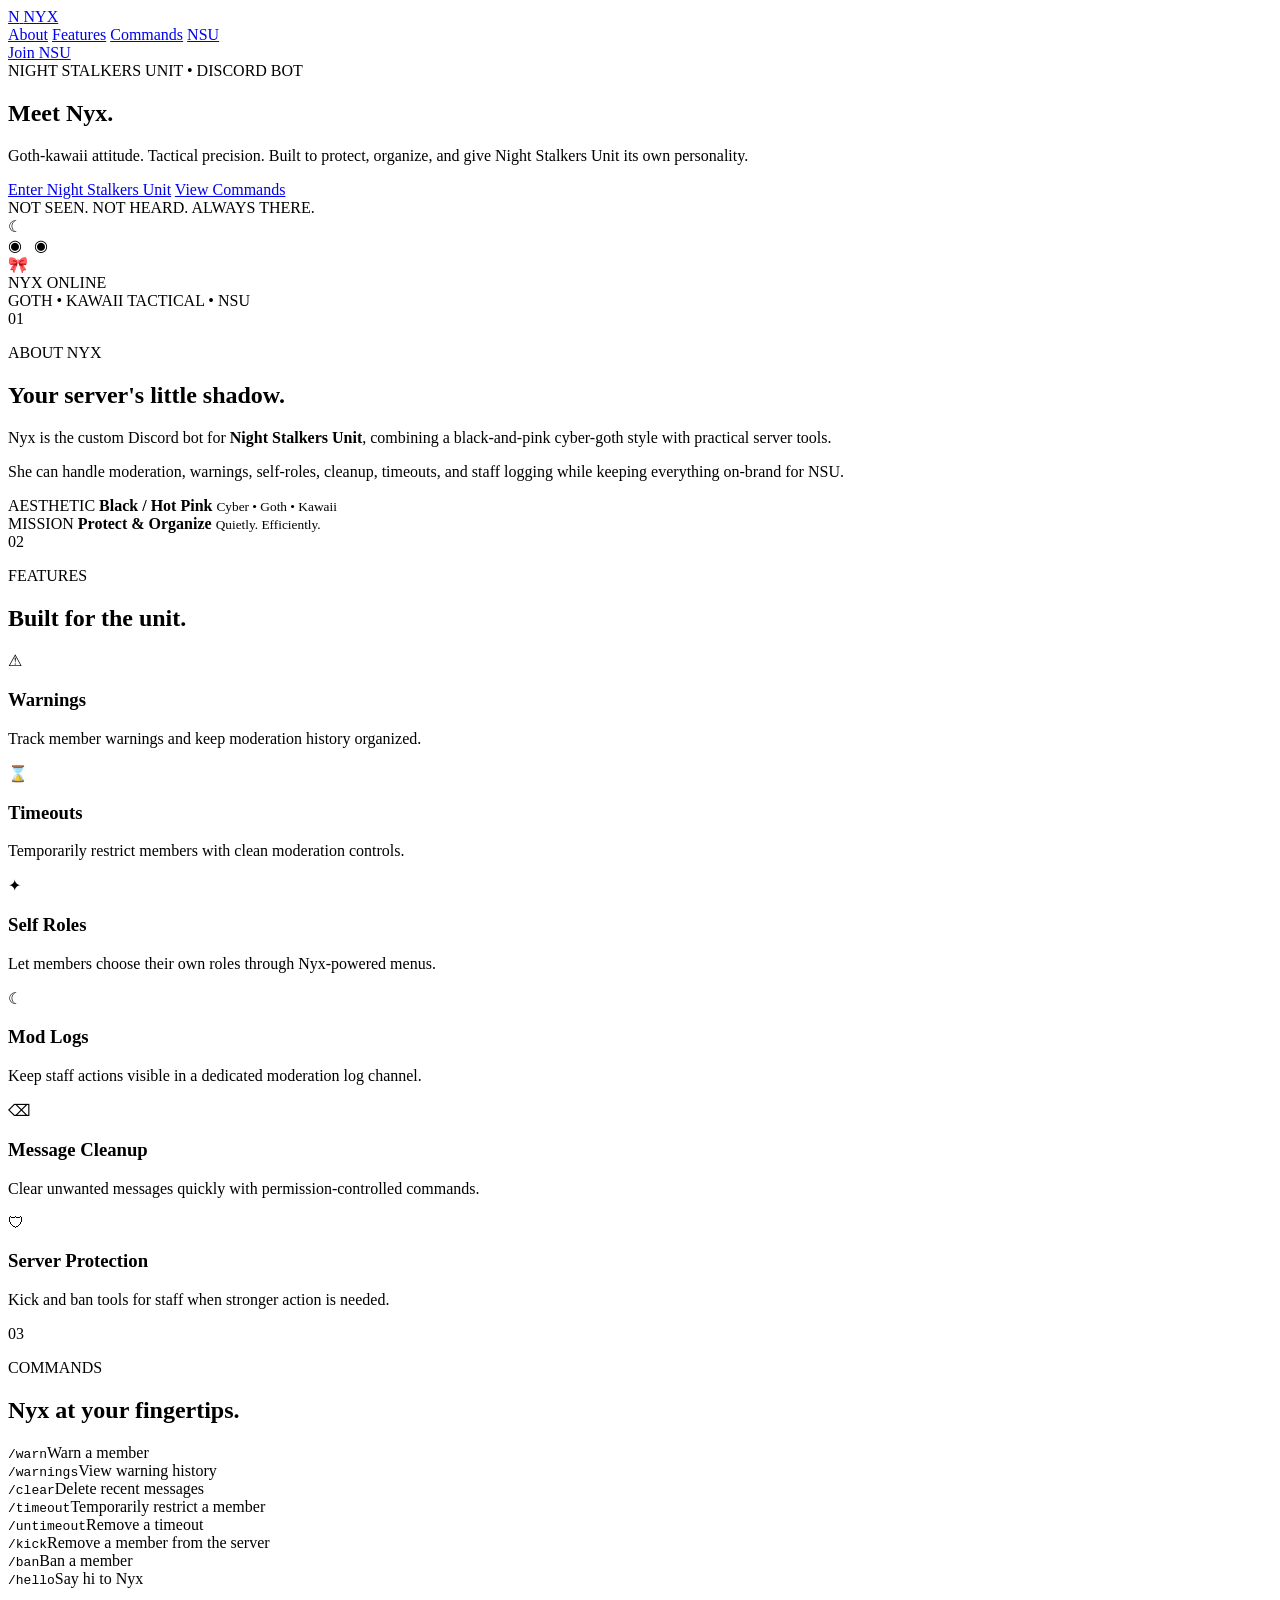
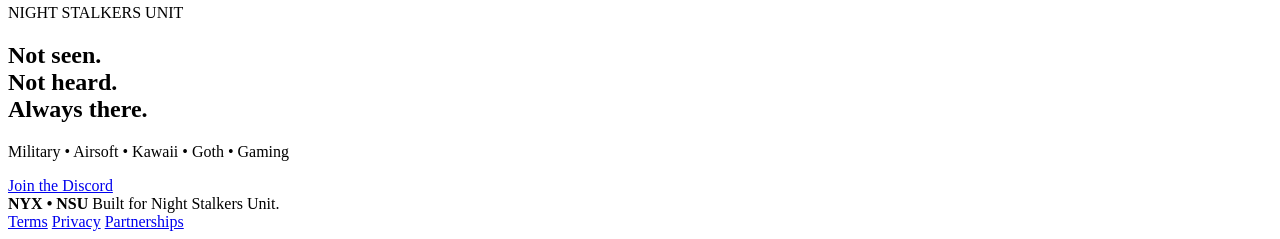
==== index.html @ 855fa5a1 "Add files via upload" ====
<!DOCTYPE html>
<html lang="en">
<head>
  <meta charset="UTF-8" />
  <meta name="viewport" content="width=device-width, initial-scale=1.0" />
  <meta name="theme-color" content="#ff4fa3" />
  <meta name="description" content="Nyx — the goth-kawaii tactical Discord bot of Night Stalkers Unit." />
  <title>Nyx • Night Stalkers Unit</title>
  <link rel="preconnect" href="https://fonts.googleapis.com">
  <link rel="preconnect" href="https://fonts.gstatic.com" crossorigin>
  <link href="https://fonts.googleapis.com/css2?family=Inter:wght@400;500;600;700;800&family=Orbitron:wght@600;700;800&display=swap" rel="stylesheet">
  <link rel="stylesheet" href="style.css" />
</head>
<body>
  <div class="noise"></div>

  <header class="nav">
    <a class="brand" href="#top">
      <span class="brand-mark">N</span>
      <span>NYX</span>
    </a>

    <nav>
      <a href="#about">About</a>
      <a href="#features">Features</a>
      <a href="#commands">Commands</a>
      <a href="#nsu">NSU</a>
    </nav>

    <a class="nav-cta" href="https://discord.gg/9Kb2grthbJ" target="_blank" rel="noopener">Join NSU</a>
  </header>

  <main id="top">
    <section class="hero">
      <div class="hero-copy">
        <div class="eyebrow">NIGHT STALKERS UNIT • DISCORD BOT</div>
        <h1>Meet <span>Nyx.</span></h1>
        <p class="lead">
          Goth-kawaii attitude. Tactical precision. Built to protect, organize,
          and give Night Stalkers Unit its own personality.
        </p>

        <div class="hero-actions">
          <a class="button primary" href="https://discord.gg/9Kb2grthbJ" target="_blank" rel="noopener">Enter Night Stalkers Unit</a>
          <a class="button ghost" href="#commands">View Commands</a>
        </div>

        <div class="tagline">NOT SEEN. NOT HEARD. ALWAYS THERE.</div>
      </div>

      <div class="nyx-card">
        <div class="scanline"></div>
        <div class="moon">☾</div>
        <div class="portrait-placeholder">
          <div class="eyes">◉ &nbsp; ◉</div>
          <div class="bow">🎀</div>
        </div>
        <div class="status">
          <span class="dot"></span>
          <span>NYX ONLINE</span>
        </div>
        <div class="card-meta">
          <span>GOTH • KAWAII</span>
          <span>TACTICAL • NSU</span>
        </div>
      </div>
    </section>

    <section class="section" id="about">
      <div class="section-heading">
        <span>01</span>
        <div>
          <p class="kicker">ABOUT NYX</p>
          <h2>Your server's little shadow.</h2>
        </div>
      </div>

      <div class="about-grid">
        <div class="panel big-panel">
          <p>
            Nyx is the custom Discord bot for <strong>Night Stalkers Unit</strong>,
            combining a black-and-pink cyber-goth style with practical server tools.
          </p>
          <p>
            She can handle moderation, warnings, self-roles, cleanup, timeouts,
            and staff logging while keeping everything on-brand for NSU.
          </p>
        </div>

        <div class="mini-panel">
          <span class="mini-label">AESTHETIC</span>
          <strong>Black / Hot Pink</strong>
          <small>Cyber • Goth • Kawaii</small>
        </div>

        <div class="mini-panel">
          <span class="mini-label">MISSION</span>
          <strong>Protect & Organize</strong>
          <small>Quietly. Efficiently.</small>
        </div>
      </div>
    </section>

    <section class="section" id="features">
      <div class="section-heading">
        <span>02</span>
        <div>
          <p class="kicker">FEATURES</p>
          <h2>Built for the unit.</h2>
        </div>
      </div>

      <div class="feature-grid">
        <article class="feature-card">
          <div class="icon">⚠</div>
          <h3>Warnings</h3>
          <p>Track member warnings and keep moderation history organized.</p>
        </article>

        <article class="feature-card">
          <div class="icon">⌛</div>
          <h3>Timeouts</h3>
          <p>Temporarily restrict members with clean moderation controls.</p>
        </article>

        <article class="feature-card">
          <div class="icon">✦</div>
          <h3>Self Roles</h3>
          <p>Let members choose their own roles through Nyx-powered menus.</p>
        </article>

        <article class="feature-card">
          <div class="icon">☾</div>
          <h3>Mod Logs</h3>
          <p>Keep staff actions visible in a dedicated moderation log channel.</p>
        </article>

        <article class="feature-card">
          <div class="icon">⌫</div>
          <h3>Message Cleanup</h3>
          <p>Clear unwanted messages quickly with permission-controlled commands.</p>
        </article>

        <article class="feature-card">
          <div class="icon">🛡</div>
          <h3>Server Protection</h3>
          <p>Kick and ban tools for staff when stronger action is needed.</p>
        </article>
      </div>
    </section>

    <section class="section" id="commands">
      <div class="section-heading">
        <span>03</span>
        <div>
          <p class="kicker">COMMANDS</p>
          <h2>Nyx at your fingertips.</h2>
        </div>
      </div>

      <div class="commands">
        <div><code>/warn</code><span>Warn a member</span></div>
        <div><code>/warnings</code><span>View warning history</span></div>
        <div><code>/clear</code><span>Delete recent messages</span></div>
        <div><code>/timeout</code><span>Temporarily restrict a member</span></div>
        <div><code>/untimeout</code><span>Remove a timeout</span></div>
        <div><code>/kick</code><span>Remove a member from the server</span></div>
        <div><code>/ban</code><span>Ban a member</span></div>
        <div><code>/hello</code><span>Say hi to Nyx</span></div>
      </div>
    </section>

    <section class="section nsu-section" id="nsu">
      <div class="nsu-card">
        <p class="kicker">NIGHT STALKERS UNIT</p>
        <h2>Not seen.<br>Not heard.<br><span>Always there.</span></h2>
        <p>
          Military • Airsoft • Kawaii • Goth • Gaming
        </p>
        <a class="button primary" href="https://discord.gg/9Kb2grthbJ" target="_blank" rel="noopener">Join the Discord</a>
      </div>
    </section>
  </main>

  <footer>
    <div>
      <strong>NYX • NSU</strong>
      <span>Built for Night Stalkers Unit.</span>
    </div>

    <div class="footer-links">
      <a href="https://nyxops.github.io/nyx-bot/terms.html" target="_blank" rel="noopener">Terms</a>
      <a href="https://nyxops.github.io/nyx-bot/privacy.html" target="_blank" rel="noopener">Privacy</a>
      <a href="https://discord.com/channels/1539657333632929864/1540906263242743818" target="_blank" rel="noopener">Partnerships</a>
    </div>
  </footer>

  <script src="script.js"></script>
</body>
</html>
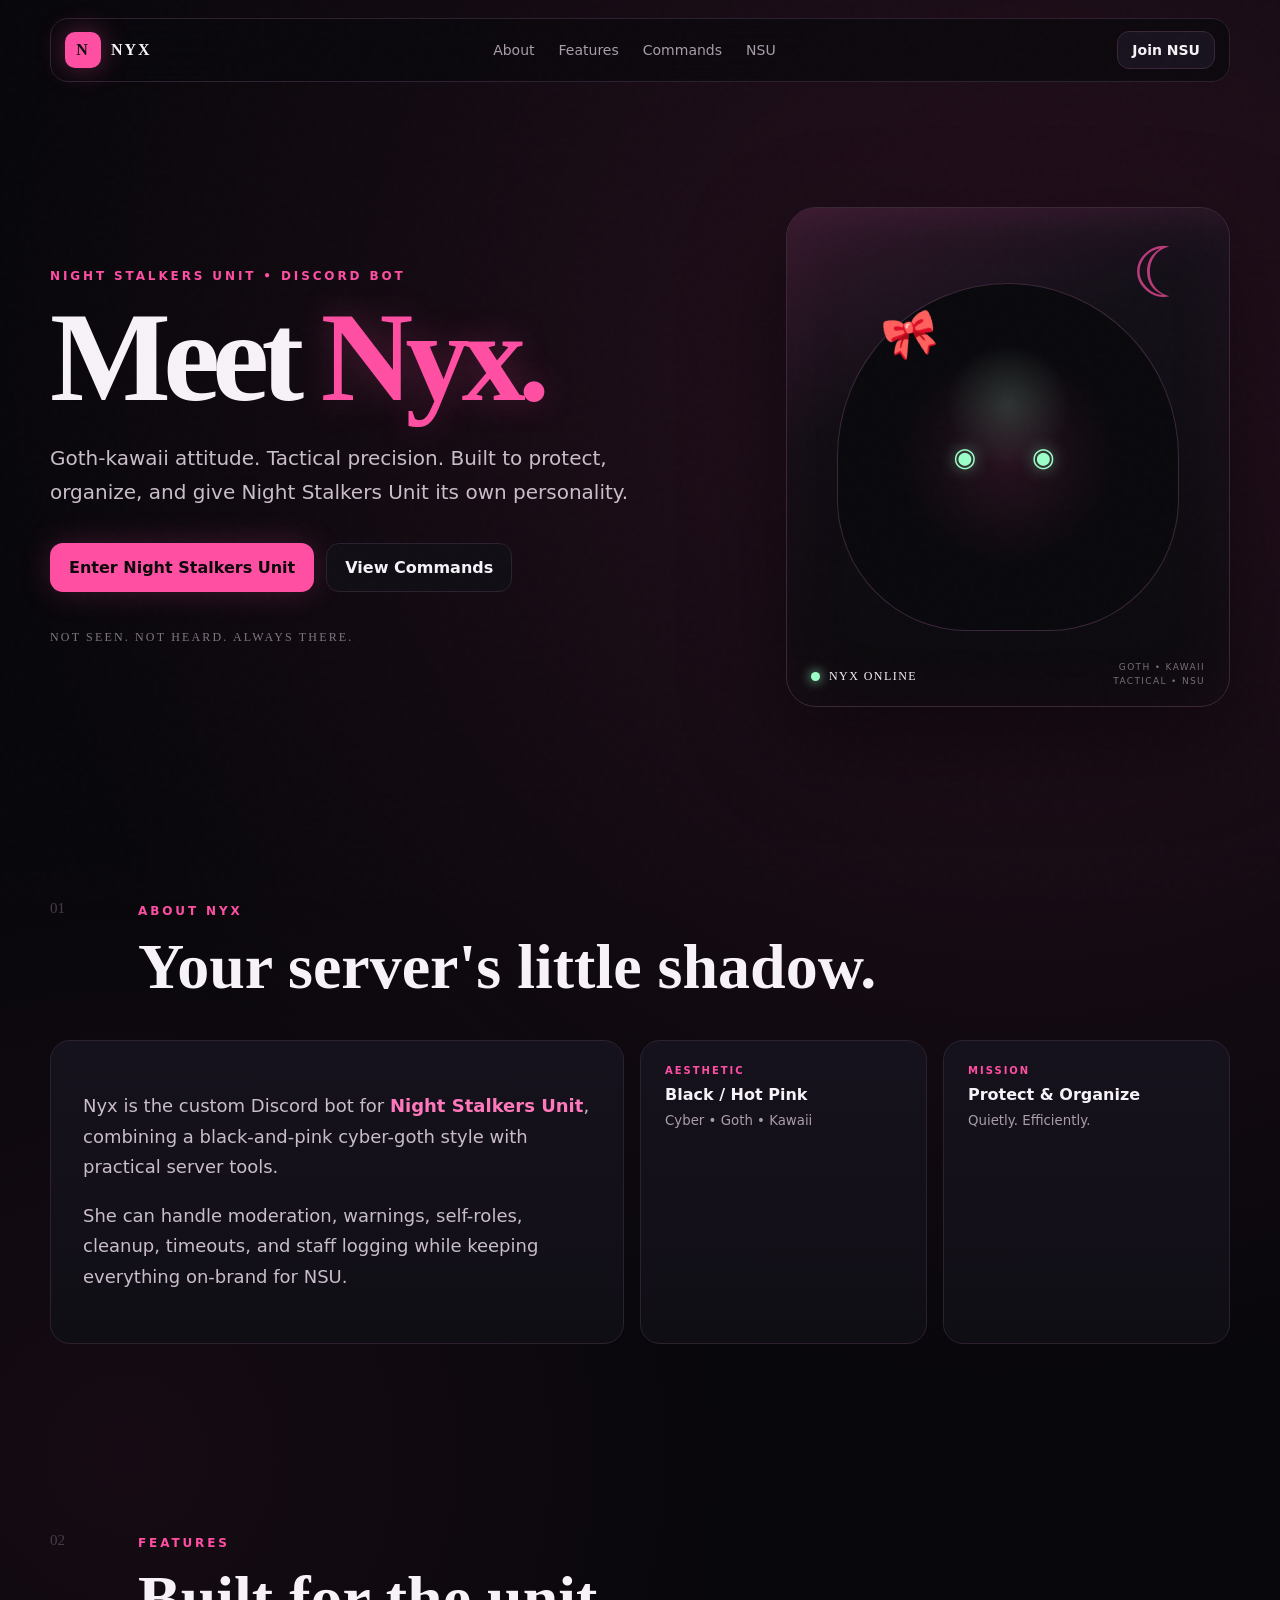
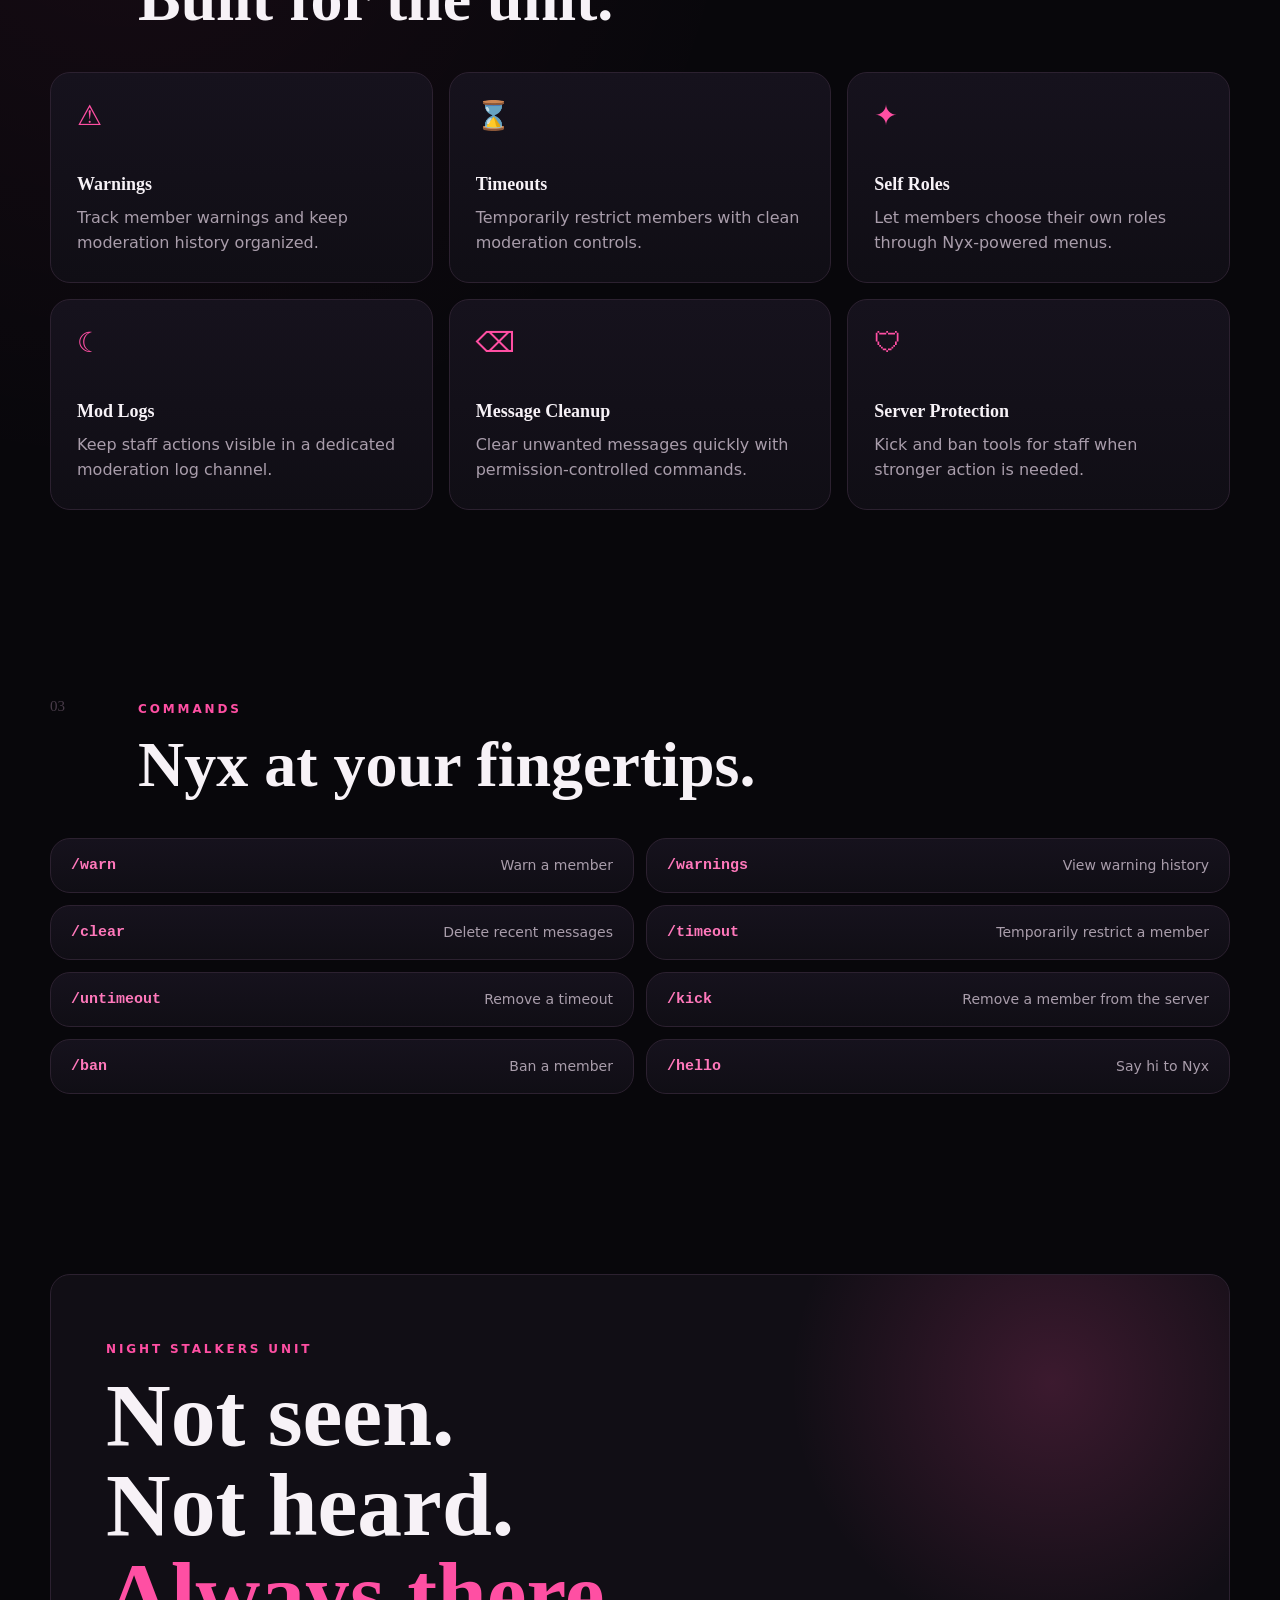
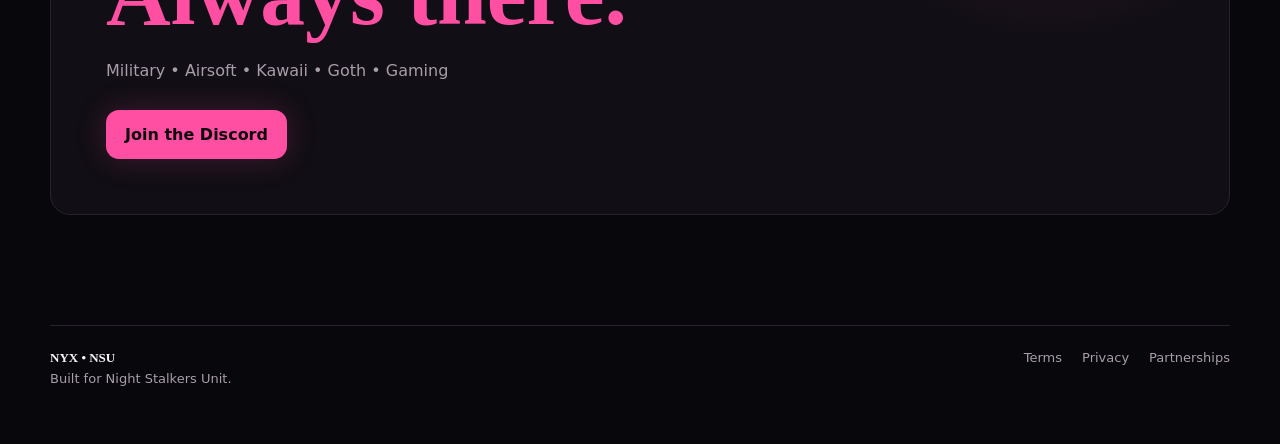
==== commit df6707df: "Add files via upload" ====
--- a/index.html
+++ b/index.html
@@ -8,7 +8,7 @@
   <title>Nyx • Night Stalkers Unit</title>
   <link rel="preconnect" href="https://fonts.googleapis.com">
   <link rel="preconnect" href="https://fonts.gstatic.com" crossorigin>
-  <link href="https://fonts.googleapis.com/css2?family=Inter:wght@400;500;600;700;800&family=Orbitron:wght@600;700;800&display=swap" rel="stylesheet">
+  <link href="https://fonts.googleapis.com/css2?family=Fredoka:wght@500;600;700&family=Nunito:wght@400;600;700;800&display=swap" rel="stylesheet">
   <link rel="stylesheet" href="style.css" />
 </head>
 <body>
--- a/style.css
+++ b/style.css
@@ -0,0 +1,289 @@
+
+:root{
+  --bg:#08070b;
+  --panel:#100e15;
+  --panel2:#16121d;
+  --text:#f7f2f7;
+  --muted:#a99dab;
+  --pink:#ff4fa3;
+  --pink2:#ff78bb;
+  --line:#2c2130;
+  --green:#9cffc8;
+}
+
+*{box-sizing:border-box}
+html{scroll-behavior:smooth}
+body{
+  margin:0;
+  background:
+    radial-gradient(circle at 80% 10%, rgba(255,79,163,.12), transparent 30%),
+    radial-gradient(circle at 10% 40%, rgba(255,79,163,.06), transparent 25%),
+    var(--bg);
+  color:var(--text);
+  font-family:Inter,system-ui,sans-serif;
+  min-height:100vh;
+}
+
+.noise{
+  position:fixed;
+  inset:0;
+  pointer-events:none;
+  opacity:.05;
+  background-image:url("data:image/svg+xml,%3Csvg viewBox='0 0 180 180' xmlns='http://www.w3.org/2000/svg'%3E%3Cfilter id='n'%3E%3CfeTurbulence type='fractalNoise' baseFrequency='.9' numOctaves='4' stitchTiles='stitch'/%3E%3C/filter%3E%3Crect width='100%25' height='100%25' filter='url(%23n)' opacity='.3'/%3E%3C/svg%3E");
+  z-index:999;
+}
+
+a{color:inherit;text-decoration:none}
+.nav{
+  width:min(1180px,calc(100% - 32px));
+  margin:18px auto 0;
+  border:1px solid var(--line);
+  background:rgba(10,8,13,.75);
+  backdrop-filter:blur(18px);
+  border-radius:18px;
+  padding:12px 14px;
+  display:flex;
+  align-items:center;
+  justify-content:space-between;
+  position:sticky;
+  top:14px;
+  z-index:20;
+}
+.brand{display:flex;align-items:center;gap:10px;font-family:Orbitron;font-weight:800;letter-spacing:.12em}
+.brand-mark{
+  width:36px;height:36px;border-radius:10px;
+  display:grid;place-items:center;
+  color:#111;background:var(--pink);
+  box-shadow:0 0 28px rgba(255,79,163,.35);
+}
+.nav nav{display:flex;gap:24px;color:var(--muted);font-size:14px}
+.nav nav a:hover{color:var(--pink2)}
+.nav-cta{
+  padding:10px 14px;border-radius:12px;
+  background:#19131f;border:1px solid #3a2738;
+  font-weight:700;font-size:14px;
+}
+.nav-cta:hover{border-color:var(--pink)}
+
+main{width:min(1180px,calc(100% - 32px));margin:auto}
+.hero{
+  min-height:720px;
+  display:grid;
+  grid-template-columns:1.2fr .8fr;
+  align-items:center;
+  gap:70px;
+  padding:80px 0 50px;
+}
+.eyebrow,.kicker{
+  color:var(--pink);
+  font-size:12px;
+  letter-spacing:.24em;
+  font-weight:800;
+}
+h1,h2,h3{margin:0}
+h1{
+  font-family:Orbitron;
+  font-size:clamp(68px,10vw,142px);
+  line-height:.88;
+  letter-spacing:-.06em;
+  margin:18px 0 28px;
+}
+h1 span{color:var(--pink);text-shadow:0 0 35px rgba(255,79,163,.25)}
+.lead{
+  max-width:650px;
+  font-size:20px;
+  line-height:1.7;
+  color:#c9beca;
+}
+.hero-actions{display:flex;gap:12px;flex-wrap:wrap;margin:34px 0}
+.button{
+  display:inline-flex;align-items:center;justify-content:center;
+  padding:14px 18px;border-radius:13px;font-weight:800;
+  border:1px solid transparent;
+}
+.primary{background:var(--pink);color:#0c080b;box-shadow:0 0 32px rgba(255,79,163,.2)}
+.primary:hover{background:var(--pink2)}
+.ghost{border-color:var(--line);background:#110e15}
+.ghost:hover{border-color:var(--pink)}
+.tagline{
+  color:#817582;
+  font-family:Orbitron;
+  font-size:12px;
+  letter-spacing:.18em;
+  margin-top:38px;
+}
+
+.nyx-card{
+  min-height:500px;
+  border:1px solid #3a2738;
+  border-radius:30px;
+  background:
+    linear-gradient(155deg,rgba(255,79,163,.12),transparent 35%),
+    linear-gradient(180deg,#15111a,#0c0a0e);
+  position:relative;
+  overflow:hidden;
+  box-shadow:0 30px 100px rgba(0,0,0,.45), inset 0 0 80px rgba(255,79,163,.05);
+}
+.scanline{
+  position:absolute;left:0;right:0;top:-20%;
+  height:25%;
+  background:linear-gradient(transparent,rgba(255,79,163,.08),transparent);
+  animation:scan 6s linear infinite;
+}
+@keyframes scan{to{top:110%}}
+.moon{position:absolute;right:35px;top:24px;font-size:70px;color:var(--pink);opacity:.7}
+.portrait-placeholder{
+  position:absolute;inset:75px 50px 75px;
+  border-radius:50% 50% 38% 38%;
+  border:1px solid #3b263b;
+  background:
+    radial-gradient(circle at 50% 35%,rgba(156,255,200,.16),transparent 22%),
+    radial-gradient(circle at 50% 50%,rgba(255,79,163,.12),transparent 45%),
+    #0a090d;
+  display:grid;place-items:center;
+}
+.eyes{
+  color:var(--green);
+  font-size:26px;
+  letter-spacing:.3em;
+  text-shadow:0 0 16px rgba(156,255,200,.55);
+}
+.bow{position:absolute;top:25px;left:45px;font-size:44px;transform:rotate(-15deg)}
+.status{
+  position:absolute;left:24px;bottom:22px;
+  display:flex;align-items:center;gap:9px;
+  font-family:Orbitron;font-size:12px;letter-spacing:.12em;
+}
+.dot{width:9px;height:9px;border-radius:50%;background:var(--green);box-shadow:0 0 12px var(--green)}
+.card-meta{
+  position:absolute;right:24px;bottom:20px;
+  display:flex;flex-direction:column;gap:4px;
+  color:#786c79;font-size:9px;letter-spacing:.15em;text-align:right;
+}
+
+.section{padding:90px 0}
+.section-heading{
+  display:grid;
+  grid-template-columns:70px 1fr;
+  gap:18px;
+  align-items:start;
+  margin-bottom:36px;
+}
+.section-heading>span{
+  color:#483b49;
+  font-family:Orbitron;
+  font-size:15px;
+  margin-top:8px;
+}
+.section-heading h2{
+  font-family:Orbitron;
+  font-size:clamp(34px,5vw,64px);
+  margin-top:8px;
+}
+
+.about-grid{
+  display:grid;
+  grid-template-columns:2fr 1fr 1fr;
+  gap:16px;
+}
+.panel,.mini-panel,.feature-card,.commands div,.nsu-card{
+  background:linear-gradient(180deg,var(--panel2),var(--panel));
+  border:1px solid var(--line);
+  border-radius:20px;
+}
+.big-panel{padding:32px;font-size:18px;line-height:1.7;color:#c8bdc9}
+.big-panel strong{color:var(--pink2)}
+.mini-panel{padding:24px;display:flex;flex-direction:column;gap:9px}
+.mini-label{font-size:10px;color:var(--pink);letter-spacing:.2em;font-weight:800}
+.mini-panel small{color:var(--muted)}
+
+.feature-grid{
+  display:grid;
+  grid-template-columns:repeat(3,1fr);
+  gap:16px;
+}
+.feature-card{padding:26px;min-height:210px;transition:.2s transform,.2s border-color}
+.feature-card:hover{transform:translateY(-3px);border-color:#58344f}
+.feature-card .icon{font-size:28px;margin-bottom:42px;color:var(--pink)}
+.feature-card h3{font-family:Orbitron;font-size:18px;margin-bottom:10px}
+.feature-card p{color:var(--muted);line-height:1.6;margin:0}
+
+.commands{display:grid;grid-template-columns:repeat(2,1fr);gap:12px}
+.commands div{
+  padding:18px 20px;
+  display:flex;
+  align-items:center;
+  justify-content:space-between;
+  gap:20px;
+}
+.commands code{
+  color:var(--pink2);
+  font-weight:800;
+  font-size:15px;
+}
+.commands span{color:var(--muted);font-size:14px;text-align:right}
+
+.nsu-section{padding-bottom:110px}
+.nsu-card{
+  padding:55px;
+  overflow:hidden;
+  position:relative;
+  background:
+    radial-gradient(circle at 85% 20%,rgba(255,79,163,.18),transparent 24%),
+    #110e15;
+}
+.nsu-card h2{
+  font-family:Orbitron;
+  font-size:clamp(45px,7vw,90px);
+  line-height:1;
+  margin:14px 0 22px;
+}
+.nsu-card h2 span{color:var(--pink)}
+.nsu-card p:not(.kicker){color:var(--muted);margin-bottom:30px}
+
+footer{
+  width:min(1180px,calc(100% - 32px));
+  margin:0 auto 30px;
+  padding:24px 0;
+  border-top:1px solid var(--line);
+  display:flex;justify-content:space-between;gap:20px;
+  color:var(--muted);font-size:13px;
+}
+footer>div:first-child{display:flex;flex-direction:column;gap:5px}
+footer strong{color:var(--text);font-family:Orbitron}
+.footer-links{display:flex;gap:20px}
+.footer-links a:hover{color:var(--pink)}
+
+@media(max-width:850px){
+  .nav nav{display:none}
+  .hero{grid-template-columns:1fr;padding-top:65px;gap:30px}
+  .nyx-card{min-height:420px}
+  .about-grid,.feature-grid,.commands{grid-template-columns:1fr}
+  .section-heading{grid-template-columns:40px 1fr}
+}
+
+@media(max-width:540px){
+  .nav-cta{display:none}
+  .hero{min-height:auto}
+  .nyx-card{min-height:360px}
+  .portrait-placeholder{inset:65px 28px 70px}
+  .about-grid{grid-template-columns:1fr}
+  .nsu-card{padding:32px 22px}
+  footer{flex-direction:column}
+}
+
+
+/* Nyx artwork */
+.nyx-art {
+  overflow: hidden;
+  display: block;
+  background: #0a090d;
+}
+.nyx-art img {
+  width: 100%;
+  height: 100%;
+  object-fit: cover;
+  object-position: 50% 50%;
+  display: block;
+  filter: saturate(1.04) contrast(1.02);
+}
